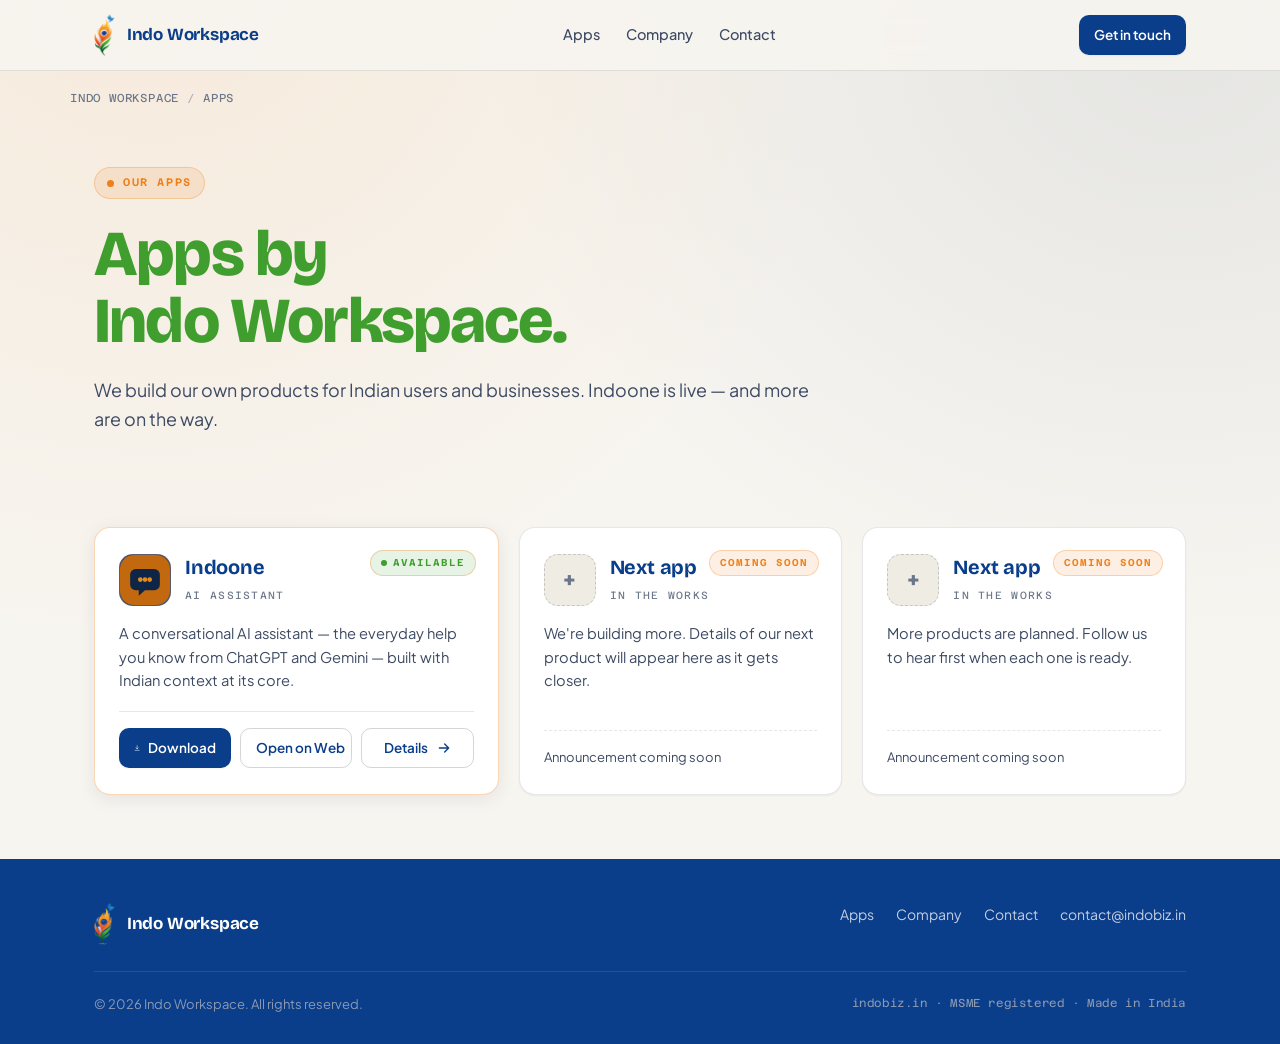
==== apps/index.html @ 53d47454 "Open all links in the same tab (remove target=_blank)" ====
<!DOCTYPE html>
<html lang="en">
<head>
<meta charset="UTF-8">
<meta name="viewport" content="width=device-width, initial-scale=1.0">
<title>Indo Workspace</title>
<link rel="icon" type="image/png" href="../assets/img/favicon.png">
<meta name="description" content="Apps by Indo Workspace: Indoone, our AI assistant, and more on the way.">
<link rel="preconnect" href="https://fonts.googleapis.com">
<link rel="preconnect" href="https://fonts.gstatic.com" crossorigin>
<link href="https://fonts.googleapis.com/css2?family=Bricolage+Grotesque:opsz,wght@12..96,500;12..96,600;12..96,700;12..96,800&family=Plus+Jakarta+Sans:wght@400;500;600;700&family=Azeret+Mono:wght@400;500;600&display=swap" rel="stylesheet">
<link rel="stylesheet" href="../assets/css/style.css">
</head>
<body>

<header class="nav">
  <div class="nav__inner">
    <a class="brand" href="../" style="text-decoration:none">
      <img class="brand__mark" src="../assets/img/emblem.png" alt="Indo Workspace">
      <span class="brand__text"><span class="brand__name">Indo Workspace</span></span>
    </a>
    <nav class="nav__links">
      <a href="./">Apps</a>
      <a href="../#company">Company</a>
      <a href="../contact/">Contact</a>
    </nav>
    <a class="btn btn--primary btn--sm" href="../contact/">Get in touch</a>
  </div>
</header>

<div class="wrap crumbs"><a href="../">Indo Workspace</a><span>/</span>Apps</div>

<section class="hero">
  <div class="wrap">
    <span class="eyebrow">Our apps</span>
    <h1>Apps by<br>Indo Workspace.</h1>
    <p class="hero__lead">We build our own products for Indian users and businesses. Indoone is live &mdash; and more are on the way.</p>
  </div>
</section>

<section class="sec" style="padding-top:8px">
  <div class="wrap">
    <div class="apps-grid">
      <div class="appcard appcard--live">
        <span class="badge badge--live">Available</span>
        <div class="appcard__head">
          <span class="appcard__icon"><img src="indoone/assets/logo.svg" alt="Indoone logo"></span>
          <span><span class="appcard__name">Indoone</span><br><span class="appcard__cat">AI Assistant</span></span>
        </div>
        <p class="appcard__desc">A conversational AI assistant &mdash; the everyday help you know from ChatGPT and Gemini &mdash; built with Indian context at its core.</p>
        <div class="appcard__foot">
          <a class="btn btn--primary btn--sm" href="#"><svg viewBox="0 0 24 24"><path d="M12 3v12m0 0l-4-4m4 4l4-4M4 21h16"/></svg>Download</a>
          <a class="btn btn--ghost btn--sm" href="#"><svg viewBox="0 0 24 24"><circle cx="12" cy="12" r="9"/><path d="M3 12h18M12 3c2.5 2.5 2.5 15 0 18M12 3c-2.5 2.5-2.5 15 0 18"/></svg>Open on Web</a>
          <a class="btn btn--ghost btn--sm" href="indoone/">Details<svg viewBox="0 0 24 24"><path d="M5 12h14M13 6l6 6-6 6"/></svg></a>
        </div>
      </div>

      <div class="appcard appcard--soon">
        <span class="badge badge--soon">Coming soon</span>
        <div class="appcard__head">
          <span class="appcard__icon">+</span>
          <span><span class="appcard__name">Next app</span><br><span class="appcard__cat">In the works</span></span>
        </div>
        <p class="appcard__desc">We're building more. Details of our next product will appear here as it gets closer.</p>
        <div class="appcard__foot"><span class="ccard__note" style="font-size:13px">Announcement coming soon</span></div>
      </div>

      <div class="appcard appcard--soon">
        <span class="badge badge--soon">Coming soon</span>
        <div class="appcard__head">
          <span class="appcard__icon">+</span>
          <span><span class="appcard__name">Next app</span><br><span class="appcard__cat">In the works</span></span>
        </div>
        <p class="appcard__desc">More products are planned. Follow us to hear first when each one is ready.</p>
        <div class="appcard__foot"><span class="ccard__note" style="font-size:13px">Announcement coming soon</span></div>
      </div>
    </div>
  </div>
</section>

<footer>
  <div class="wrap">
    <div class="foot__top">
      <div class="foot__brand">
        <img class="brand__mark" src="../assets/img/emblem.png" alt="Indo Workspace">
        <span class="brand__text"><span class="brand__name">Indo Workspace</span></span>
      </div>
      <div class="foot__links">
        <a href="./">Apps</a>
        <a href="../#company">Company</a>
        <a href="../contact/">Contact</a>
        <a href="mailto:contact@indobiz.in">contact@indobiz.in</a>
      </div>
    </div>
    <div class="foot__bottom">
      <span>&copy; 2026 Indo Workspace. All rights reserved.</span>
      <span class="mono">indobiz.in &middot; MSME registered &middot; Made in India</span>
    </div>
  </div>
</footer>

</body>
</html>
---- assets/css/style.css ----
/* ============================================================
   Indo Workspace — shared stylesheet
   Palette: blue (navy) + kesari (saffron). Two colours only.
   Used by every page. Change a value here -> changes everywhere.
   ============================================================ */

:root{
  --font-display:'Bricolage Grotesque','Plus Jakarta Sans',system-ui,sans-serif;
  --font-body:'Plus Jakarta Sans',system-ui,sans-serif;
  --font-mono:'Azeret Mono','SF Mono',Consolas,monospace;

  --bg:#f7f5f0;
  --bg-alt:#efece4;
  --surface:#ffffff;
  --surface-2:#fbfaf7;
  --border:rgba(16,24,40,0.10);
  --border-strong:rgba(16,24,40,0.18);
  --text:#121b2e;
  --text-2:#3d4a63;
  --text-dim:#6b7689;

  --navy:#0a3d8a;
  --navy-2:#0f4fa0;
  --kesari:#ef7f18;
  --kesari-2:#f79433;
  --gold:#ef7f18;
  --gold-2:#f79433;
  --gold-dim:rgba(239,127,24,0.12);
  --green:#3f9e2e;
  --green-dim:rgba(63,158,46,0.12);
  --brand-name:#0a3d8a;

  --radius:14px;
  --shadow-sm:0 1px 2px rgba(16,24,40,0.05);
  --shadow-md:0 4px 18px rgba(16,24,40,0.08);
  --shadow-lg:0 18px 48px rgba(15,37,69,0.14);
  --maxw:1140px;
}

*{box-sizing:border-box}
html{scroll-behavior:smooth}
body{
  margin:0;font-family:var(--font-body);color:var(--text);background-color:var(--bg);
  background-image:
    radial-gradient(ellipse at 12% -5%, rgba(239,127,24,0.10) 0%, transparent 45%),
    radial-gradient(ellipse at 92% 4%, rgba(15,37,69,0.08) 0%, transparent 42%);
  background-repeat:no-repeat;line-height:1.6;overflow-wrap:break-word;-webkit-font-smoothing:antialiased;
}
img{max-width:100%;display:block}
a{color:var(--gold);text-decoration:none}
a:hover{text-decoration:underline}
.wrap{max-width:var(--maxw);margin:0 auto;padding:0 24px}

/* ---------- NAV ---------- */
.nav{position:sticky;top:0;z-index:50;background:rgba(247,245,240,0.86);backdrop-filter:blur(12px);-webkit-backdrop-filter:blur(12px);border-bottom:1px solid var(--border)}
.nav__inner{max-width:var(--maxw);margin:0 auto;padding:14px 24px;display:flex;align-items:center;gap:20px;justify-content:space-between}
.brand{display:flex;align-items:center;gap:12px;min-width:0}
.brand__mark{height:42px;width:auto;flex-shrink:0;display:block;object-fit:contain}
.brand__text{display:flex;flex-direction:column;line-height:1.15;min-width:0}
.brand__name{font-family:var(--font-display);font-weight:700;font-size:17px;letter-spacing:-0.2px;color:var(--brand-name)}
.brand__sub{font-family:var(--font-mono);font-size:10px;letter-spacing:1.4px;text-transform:uppercase;color:var(--text-dim)}
.nav__links{display:flex;align-items:center;gap:26px}
.nav__links a{color:var(--text-2);font-size:14.5px;font-weight:500}
.nav__links a:hover{color:var(--navy);text-decoration:none}

/* ---------- BUTTONS ---------- */
.btn{display:inline-flex;align-items:center;gap:8px;font-family:var(--font-body);font-weight:600;font-size:14.5px;padding:10px 18px;border-radius:10px;border:1px solid transparent;cursor:pointer;transition:transform .18s ease,box-shadow .18s ease,background .18s ease;white-space:nowrap}
.btn--primary{background:var(--navy);color:#fff;box-shadow:var(--shadow-sm)}
.btn--primary:hover{background:var(--navy-2);transform:translateY(-1px);box-shadow:var(--shadow-md);text-decoration:none}
.btn--gold{background:#ef7f18;color:#fff;box-shadow:var(--shadow-sm)}
.btn--gold:hover{background:#f79433;transform:translateY(-1px);box-shadow:var(--shadow-md);text-decoration:none}
.btn--ghost{background:transparent;color:var(--navy);border-color:var(--border-strong)}
.btn--ghost:hover{background:var(--surface);transform:translateY(-1px);text-decoration:none}
.btn--sm{padding:8px 14px;font-size:13.5px}
.btn svg{width:16px;height:16px;stroke:currentColor;fill:none;stroke-width:2;stroke-linecap:round;stroke-linejoin:round}
.btn--onnavy{background:#ef7f18;color:#fff}
.btn--onnavy:hover{background:#f79433}
.btn--outline-light{background:transparent;color:#fff;border-color:rgba(255,255,255,0.35)}
.btn--outline-light:hover{background:rgba(255,255,255,0.08)}

/* ---------- HERO ---------- */
.hero{position:relative;padding:60px 0 56px;overflow:hidden}
.hero__inner{display:grid;grid-template-columns:1.12fr 0.88fr;gap:52px;align-items:center}
.eyebrow{display:inline-flex;align-items:center;gap:9px;font-family:var(--font-mono);font-size:11px;font-weight:600;text-transform:uppercase;letter-spacing:1.6px;color:var(--gold);background:var(--gold-dim);border:1px solid rgba(239,127,24,0.28);padding:6px 12px;border-radius:100px;margin-bottom:22px}
.eyebrow::before{content:'';width:7px;height:7px;border-radius:50%;background:currentColor}
.hero h1{font-family:var(--font-display);font-weight:800;font-size:clamp(38px,5.4vw,64px);line-height:1.04;letter-spacing:-1.8px;margin:0 0 22px;color:var(--green)}
.hero h1 em{font-style:normal;color:var(--gold)}
.hero__lead{font-size:clamp(17px,1.4vw,19.5px);color:var(--text-2);max-width:56ch;margin:0 0 30px}
.hero__cta{display:flex;gap:12px;margin-bottom:26px}
.hero__cta .btn{flex:1 1 0;justify-content:center;min-width:0}
.hero__meta{display:flex;flex-wrap:wrap;gap:10px}
.pill{display:inline-flex;align-items:center;gap:7px;font-family:var(--font-mono);font-size:11px;font-weight:500;letter-spacing:0.4px;color:var(--text-2);background:var(--surface);border:1px solid var(--border);padding:6px 12px;border-radius:8px;box-shadow:var(--shadow-sm)}
.pill svg{width:14px;height:14px;stroke:var(--green);fill:none;stroke-width:2.4;stroke-linecap:round;stroke-linejoin:round}

/* company snapshot card (home) */
.snap{background:linear-gradient(155deg,var(--navy),var(--navy-2));color:#dfe6f1;border-radius:18px;padding:30px 30px 26px;box-shadow:var(--shadow-lg);border:1px solid rgba(239,127,24,0.22);animation:fadeUp .5s ease-out both}
.snap__top{display:flex;align-items:center;gap:14px;padding-bottom:20px;border-bottom:1px solid rgba(255,255,255,0.12);margin-bottom:20px}
.snap__mark{height:54px;width:auto;flex-shrink:0;display:block;object-fit:contain}
.snap__name{font-family:var(--font-display);font-weight:700;font-size:20px;color:#fff;line-height:1.15}
.snap__tag{font-family:var(--font-mono);font-size:10.5px;letter-spacing:1.3px;text-transform:uppercase;color:#93a3bd}
.snap__rows{display:flex;flex-direction:column;gap:0}
.snap__row{display:flex;align-items:center;justify-content:space-between;gap:16px;padding:12px 0;border-bottom:1px solid rgba(255,255,255,0.08);font-size:14px}
.snap__row:last-child{border-bottom:none}
.snap__row .k{color:#93a3bd;font-family:var(--font-mono);font-size:10.5px;letter-spacing:1.2px;text-transform:uppercase}
.snap__row .v{color:#fff;font-weight:600;text-align:right}
.snap__row .v.gold{color:var(--gold-2)}

/* chat preview card (Indoone page) */
.chatcard{background:var(--surface);border:1px solid var(--border);border-radius:18px;box-shadow:var(--shadow-lg);overflow:hidden;animation:fadeUp .5s ease-out both}
.chatcard__bar{display:flex;align-items:center;gap:9px;padding:13px 16px;border-bottom:1px solid var(--border);background:var(--surface-2)}
.chatcard__bar .dot{width:9px;height:9px;border-radius:50%;background:var(--gold-2);opacity:.85}
.chatcard__bar .title{font-family:var(--font-mono);font-size:11px;letter-spacing:1px;text-transform:uppercase;color:var(--text-dim);margin-left:4px}
.chatcard__body{padding:20px 18px;display:flex;flex-direction:column;gap:14px}
.msg{max-width:88%;font-size:14px;line-height:1.5;padding:11px 14px;border-radius:12px}
.msg--user{align-self:flex-end;background:var(--navy);color:#eef2f8;border-bottom-right-radius:4px}
.msg--ai{align-self:flex-start;background:var(--bg-alt);color:var(--text);border-bottom-left-radius:4px;border:1px solid var(--border)}
.msg__tag{display:block;font-family:var(--font-mono);font-size:9.5px;letter-spacing:1.2px;text-transform:uppercase;opacity:.65;margin-bottom:4px}
.typing{display:inline-flex;gap:4px;align-items:center;padding:2px 0}
.typing i{width:6px;height:6px;border-radius:50%;background:var(--gold);display:inline-block;animation:blink 1.2s infinite ease-in-out}
.typing i:nth-child(2){animation-delay:.2s}
.typing i:nth-child(3){animation-delay:.4s}
@keyframes blink{0%,80%,100%{opacity:.25}40%{opacity:1}}

/* ---------- SECTIONS ---------- */
section{position:relative}
.sec{padding:64px 0}
.sec--tight{padding:48px 0}
.sec-head{max-width:720px;margin-bottom:38px}
.sec-head--center{margin-left:auto;margin-right:auto;text-align:center}
.kicker{font-family:var(--font-mono);font-size:11px;font-weight:600;text-transform:uppercase;letter-spacing:1.8px;color:var(--gold);display:flex;align-items:center;gap:9px;margin-bottom:14px}
.sec-head--center .kicker{justify-content:center}
.kicker::before{content:'';width:22px;height:2px;background:var(--gold);border-radius:2px}
h2{font-family:var(--font-display);font-weight:700;font-size:clamp(27px,3.4vw,38px);line-height:1.12;letter-spacing:-0.9px;color:var(--green);margin:0 0 14px}
.sec-head p{font-size:17px;color:var(--text-2);margin:0}

/* breadcrumbs */
.crumbs{padding:18px 0 0;font-family:var(--font-mono);font-size:11.5px;letter-spacing:.8px;text-transform:uppercase;color:var(--text-dim)}
.crumbs a{color:var(--text-dim)}
.crumbs a:hover{color:var(--gold);text-decoration:none}
.crumbs span{margin:0 8px;opacity:.5}

/* ---------- TRUST STRIP ---------- */
.trust{background:var(--navy);color:#dbe3ef;padding:0}
.trust__inner{display:flex;flex-wrap:wrap;gap:14px 40px;justify-content:space-between;align-items:center;padding:22px 0}
.trust__item{display:flex;align-items:center;gap:11px;font-size:14.5px}
.trust__item svg{width:18px;height:18px;stroke:var(--gold-2);fill:none;stroke-width:2;stroke-linecap:round;stroke-linejoin:round;flex-shrink:0}
.trust__item b{color:#fff;font-weight:600}

/* ---------- APP CARDS ---------- */
.apps-grid{display:grid;grid-template-columns:1.25fr 1fr 1fr;gap:20px;align-items:stretch}
.apps-grid>*{min-width:0}
.apps-grid--3{grid-template-columns:repeat(3,1fr)}
.appcard{background:var(--surface);border:1px solid var(--border);border-radius:16px;padding:26px 24px;box-shadow:var(--shadow-sm);display:flex;flex-direction:column;transition:transform .2s ease,box-shadow .2s ease,border-color .2s ease;position:relative}
.appcard:hover{transform:translateY(-3px);box-shadow:var(--shadow-md);border-color:var(--border-strong)}
.appcard--live{border-color:rgba(239,127,24,0.32);box-shadow:var(--shadow-md)}
.appcard__head{display:flex;align-items:center;gap:14px;margin-bottom:16px}
.appcard__icon{width:52px;height:52px;border-radius:14px;flex-shrink:0;background:linear-gradient(140deg,var(--navy),var(--navy-2));color:var(--gold-2);display:flex;align-items:center;justify-content:center;font-family:var(--font-display);font-weight:800;font-size:20px;border:1px solid rgba(239,127,24,0.35)}
.appcard--soon .appcard__icon{background:var(--bg-alt);color:var(--text-dim);border:1px dashed var(--border-strong);font-size:24px}
.appcard__name{font-family:var(--font-display);font-weight:700;font-size:20px;color:var(--navy);line-height:1.15;letter-spacing:-0.2px}
.appcard__cat{font-family:var(--font-mono);font-size:10.5px;letter-spacing:1.3px;text-transform:uppercase;color:var(--text-dim)}
.appcard__desc{font-size:14.7px;color:var(--text-2);margin:0 0 18px;flex-grow:1}
.appcard__foot{display:flex;gap:9px;align-items:center;padding-top:16px;border-top:1px solid var(--border)}
.appcard__foot .btn{flex:1 1 0;justify-content:center;min-width:0}
.appcard--soon .appcard__foot{border-top:1px dashed var(--border)}
.badge{display:inline-flex;align-items:center;gap:6px;font-family:var(--font-mono);font-size:10px;font-weight:600;letter-spacing:1px;text-transform:uppercase;padding:4px 10px;border-radius:100px;position:absolute;top:22px;right:22px}
.badge--live{color:var(--green);background:var(--green-dim);border:1px solid rgba(239,127,24,0.30)}
.badge--live::before{content:'';width:6px;height:6px;border-radius:50%;background:currentColor}
.badge--soon{color:var(--gold);background:var(--gold-dim);border:1px solid rgba(239,127,24,0.28)}

/* ---------- FEATURE GRID / CARDS ---------- */
.grid{display:grid;gap:20px}
.grid--2{grid-template-columns:repeat(2,1fr)}
.grid--4{grid-template-columns:repeat(4,1fr)}
.grid>*{min-width:0}
.card{background:var(--surface);border:1px solid var(--border);border-radius:var(--radius);padding:26px 24px;box-shadow:var(--shadow-sm);transition:transform .2s ease,box-shadow .2s ease,border-color .2s ease}
.card:hover{transform:translateY(-3px);box-shadow:var(--shadow-md);border-color:var(--border-strong)}
.card__icon{width:42px;height:42px;border-radius:11px;display:flex;align-items:center;justify-content:center;background:var(--gold-dim);border:1px solid rgba(239,127,24,0.22);margin-bottom:16px}
.card__icon svg{width:21px;height:21px;stroke:var(--gold);fill:none;stroke-width:1.9;stroke-linecap:round;stroke-linejoin:round}
.card h3{font-family:var(--font-display);font-weight:600;font-size:18.5px;color:var(--navy);margin:0 0 8px;letter-spacing:-0.2px}
.card p{margin:0;font-size:14.7px;color:var(--text-2)}

/* ---------- GET-APP BAND (Indoone page) ---------- */
.getapp{background:linear-gradient(155deg,var(--navy),var(--navy-2));color:#dfe6f1;border-radius:20px;padding:44px 40px;box-shadow:var(--shadow-lg);border:1px solid rgba(239,127,24,0.22);display:flex;flex-direction:column;gap:28px;align-items:stretch}
.getapp>*{min-width:0}
.getapp h2{color:#fff;margin-bottom:10px}
.getapp p{color:#c3cee0;font-size:15.5px;margin:0}
.getapp__cta{display:flex;gap:12px}
.getapp__cta .btn{flex:1 1 0;justify-content:center;min-width:0}

/* specs */
.specs{display:grid;grid-template-columns:repeat(4,1fr);gap:18px;margin-top:8px}
.spec{background:var(--surface);border:1px solid var(--border);border-radius:12px;padding:20px;box-shadow:var(--shadow-sm)}
.spec .k{font-family:var(--font-mono);font-size:10.5px;letter-spacing:1.3px;text-transform:uppercase;color:var(--text-dim);display:block;margin-bottom:6px}
.spec .v{font-family:var(--font-display);font-weight:600;font-size:17px;color:var(--navy)}
.spec .v.gold{color:var(--gold)}

/* ---------- CONTACT ---------- */
.contact{background:var(--bg-alt);border-top:1px solid var(--border);border-bottom:1px solid var(--border)}
.contact__grid{display:grid;grid-template-columns:repeat(3,1fr);gap:20px}
.contact__grid>*{min-width:0}
.contact__grid--2{grid-template-columns:repeat(2,1fr)}
.ccard{background:var(--surface);border:1px solid var(--border);border-radius:var(--radius);padding:24px;display:flex;flex-direction:column;gap:6px;box-shadow:var(--shadow-sm);transition:transform .2s ease,box-shadow .2s ease}
.ccard:hover{transform:translateY(-3px);box-shadow:var(--shadow-md)}
.ccard__label{font-family:var(--font-mono);font-size:10.5px;letter-spacing:1.5px;text-transform:uppercase;color:var(--text-dim)}
.ccard__val{font-family:var(--font-display);font-weight:600;font-size:18px;color:var(--navy);word-break:break-word}
.ccard__note{font-size:13.5px;color:var(--text-2)}
.badge-soon{display:inline-block;font-family:var(--font-mono);font-size:10px;letter-spacing:1px;text-transform:uppercase;color:var(--gold);background:var(--gold-dim);border:1px solid rgba(239,127,24,0.25);padding:3px 9px;border-radius:100px;margin-top:6px;align-self:flex-start}

/* ---------- FOOTER ---------- */
footer{background:var(--navy);color:#a9b7cd;padding:44px 0 30px}
.foot__top{display:flex;flex-wrap:wrap;gap:24px;justify-content:space-between;align-items:flex-start;padding-bottom:26px;border-bottom:1px solid rgba(255,255,255,0.1)}
.foot__brand{display:flex;align-items:center;gap:12px}
.foot__brand .brand__name{color:#fff}
.foot__brand .brand__sub{color:#8b9ab3}
.foot__links{display:flex;flex-wrap:wrap;gap:22px}
.foot__links a{color:#c3cee0;font-size:14px}
.foot__links a:hover{color:#fff}
.foot__bottom{padding-top:22px;display:flex;flex-wrap:wrap;gap:10px;justify-content:space-between;font-size:13px;color:#8b9ab3}
.foot__bottom .mono{font-family:var(--font-mono);font-size:11.5px;letter-spacing:.6px}

/* ---------- MOTION ---------- */
@keyframes fadeUp{from{opacity:0;transform:translateY(16px)}to{opacity:1;transform:translateY(0)}}
.reveal{animation:fadeUp .55s ease-out both;animation-delay:calc(var(--i,0)*0.07s)}

/* ---------- DARK MODE ---------- */
@media (prefers-color-scheme:dark){
  :root{--bg:#0b1220;--bg-alt:#0e1728;--surface:#121c2e;--surface-2:#0f1826;--border:rgba(255,255,255,0.09);--border-strong:rgba(255,255,255,0.16);--text:#e8edf5;--text-2:#b7c2d4;--text-dim:#8593a8;--navy:#0a2456;--navy-2:#0e3a7a;--kesari:#ef7f18;--kesari-2:#f79433;--gold:#f79433;--gold-2:#f9ab5c;--gold-dim:rgba(247,148,51,0.16);--green:#5bbf47;--green-dim:rgba(91,191,71,0.16);--brand-name:#8fb8ff;--shadow-sm:0 1px 2px rgba(0,0,0,0.4);--shadow-md:0 6px 20px rgba(0,0,0,0.45);--shadow-lg:0 18px 48px rgba(0,0,0,0.55)}
  body{background-image:radial-gradient(ellipse at 12% -5%,rgba(247,148,51,0.10) 0%,transparent 45%),radial-gradient(ellipse at 92% 4%,rgba(247,148,51,0.06) 0%,transparent 42%)}
  .nav{background:rgba(11,18,32,0.85)}
  h2,.hero h1{color:var(--green)}
  .card h3,.appcard__name,.ccard__val,.spec .v{color:#f2f6fc}
  .hero h1 em{color:var(--gold-2)}
  .snap,.aboutcard,.getapp{background:linear-gradient(155deg,#0a1830,#12294a)}
  .getapp p{color:#b7c2d4}
  .msg--user{background:var(--navy-2);color:#eef2f8}
  .msg--ai{background:#16223a;color:var(--text)}
}

/* ---------- RESPONSIVE ---------- */
@media (max-width:940px){
  .hero__inner{grid-template-columns:1fr;gap:40px}
  .apps-grid{grid-template-columns:1fr 1fr}
  .apps-grid--3{grid-template-columns:1fr 1fr}
  .grid--4,.specs{grid-template-columns:repeat(2,1fr)}
  .contact__grid,.contact__grid--2{grid-template-columns:1fr}
  .nav__links{display:none}
}
@media (max-width:620px){
  .apps-grid,.apps-grid--3{grid-template-columns:1fr}
  .grid--2,.grid--4,.specs,.contact__grid,.contact__grid--2{grid-template-columns:1fr}
  .sec{padding:52px 0}
  .hero{padding:52px 0 40px}
  .trust__inner{justify-content:flex-start;gap:14px 26px}
  .nav__inner{padding:12px 18px;flex-direction:column;align-items:stretch;gap:10px}
  .nav__inner .btn{width:100%;justify-content:center}
  .wrap{padding:0 18px}
  .hero__cta{flex-direction:column;align-items:stretch}
  .hero__cta .btn{width:100%}
  .appcard__foot{flex-direction:column;align-items:stretch}
  .appcard__foot .btn{width:100%}
  .getapp__cta{flex-direction:column;align-items:stretch}
  .getapp__cta .btn{width:100%}
}
@media (prefers-reduced-motion:reduce){
  *,*::before,*::after{animation-duration:.01ms!important;transition-duration:.01ms!important}
  html{scroll-behavior:auto}
}

/* ---------- APP LOGOS (each app has its own) ---------- */
.appcard__icon img{width:100%;height:100%;object-fit:contain;border-radius:inherit}
.applogo{width:72px;height:72px;border-radius:18px;display:block;margin-bottom:18px;box-shadow:var(--shadow-md);border:1px solid var(--border)}
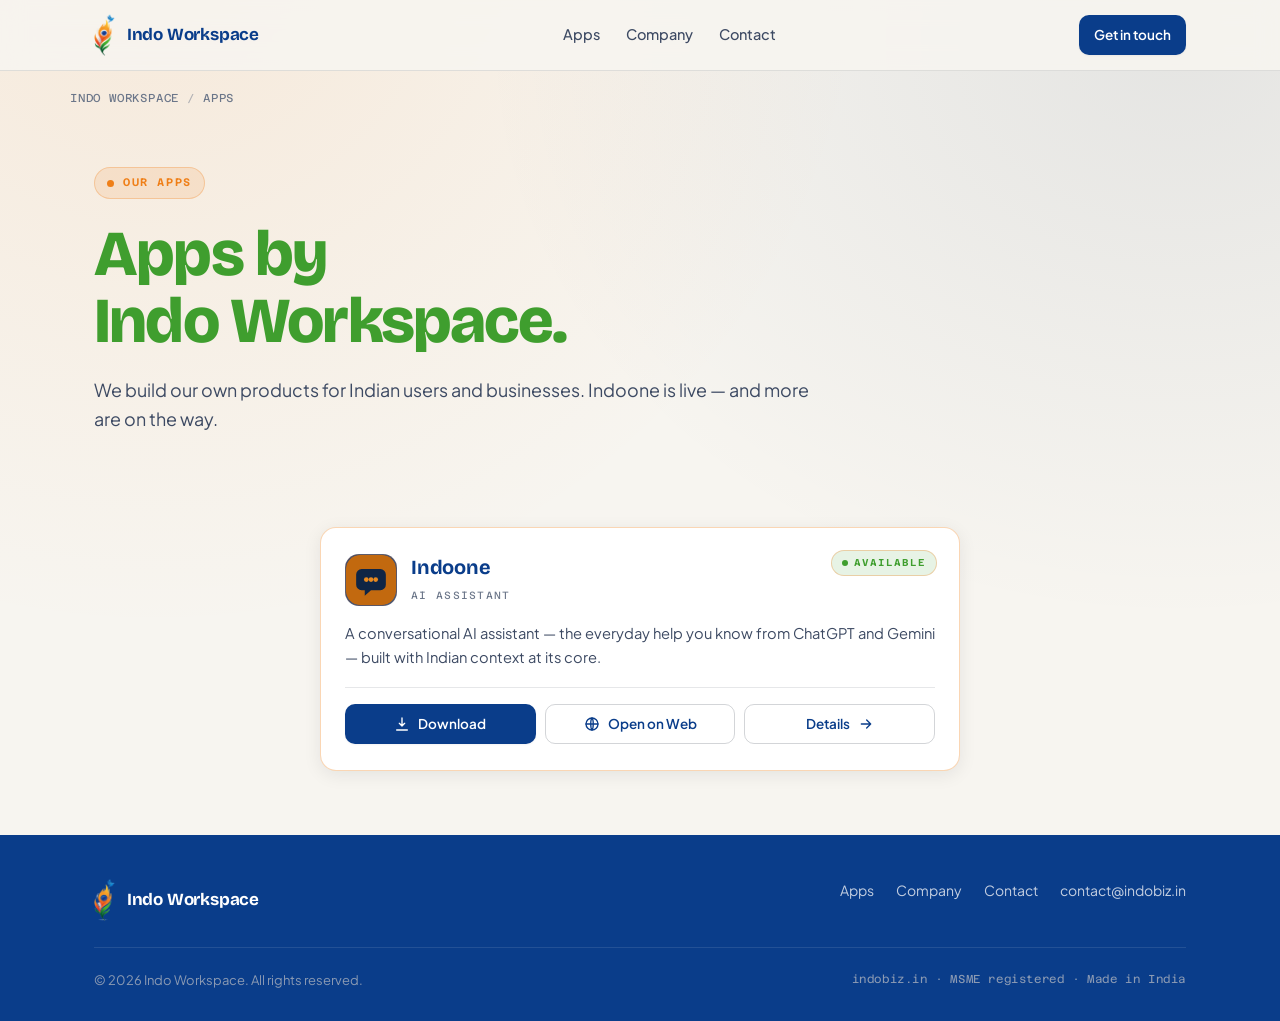
==== commit 44a835ae: "Only one app is available: remove the two coming-soon cards and the "See all apps" button; centre th" ====
--- a/apps/index.html
+++ b/apps/index.html
@@ -40,7 +40,7 @@
 
 <section class="sec" style="padding-top:8px">
   <div class="wrap">
-    <div class="apps-grid">
+    <div class="apps-grid" style="grid-template-columns:minmax(0,1fr);max-width:640px;margin:0 auto">
       <div class="appcard appcard--live">
         <span class="badge badge--live">Available</span>
         <div class="appcard__head">
@@ -50,29 +50,9 @@
         <p class="appcard__desc">A conversational AI assistant &mdash; the everyday help you know from ChatGPT and Gemini &mdash; built with Indian context at its core.</p>
         <div class="appcard__foot">
           <a class="btn btn--primary btn--sm" href="#"><svg viewBox="0 0 24 24"><path d="M12 3v12m0 0l-4-4m4 4l4-4M4 21h16"/></svg>Download</a>
-          <a class="btn btn--ghost btn--sm" href="#"><svg viewBox="0 0 24 24"><circle cx="12" cy="12" r="9"/><path d="M3 12h18M12 3c2.5 2.5 2.5 15 0 18M12 3c-2.5 2.5-2.5 15 0 18"/></svg>Open on Web</a>
+          <a class="btn btn--ghost btn--sm" href="https://indooneteam.github.io/indoone/" target="_blank" rel="noopener"><svg viewBox="0 0 24 24"><circle cx="12" cy="12" r="9"/><path d="M3 12h18M12 3c2.5 2.5 2.5 15 0 18M12 3c-2.5 2.5-2.5 15 0 18"/></svg>Open on Web</a>
           <a class="btn btn--ghost btn--sm" href="indoone/">Details<svg viewBox="0 0 24 24"><path d="M5 12h14M13 6l6 6-6 6"/></svg></a>
         </div>
-      </div>
-
-      <div class="appcard appcard--soon">
-        <span class="badge badge--soon">Coming soon</span>
-        <div class="appcard__head">
-          <span class="appcard__icon">+</span>
-          <span><span class="appcard__name">Next app</span><br><span class="appcard__cat">In the works</span></span>
-        </div>
-        <p class="appcard__desc">We're building more. Details of our next product will appear here as it gets closer.</p>
-        <div class="appcard__foot"><span class="ccard__note" style="font-size:13px">Announcement coming soon</span></div>
-      </div>
-
-      <div class="appcard appcard--soon">
-        <span class="badge badge--soon">Coming soon</span>
-        <div class="appcard__head">
-          <span class="appcard__icon">+</span>
-          <span><span class="appcard__name">Next app</span><br><span class="appcard__cat">In the works</span></span>
-        </div>
-        <p class="appcard__desc">More products are planned. Follow us to hear first when each one is ready.</p>
-        <div class="appcard__foot"><span class="ccard__note" style="font-size:13px">Announcement coming soon</span></div>
       </div>
     </div>
   </div>
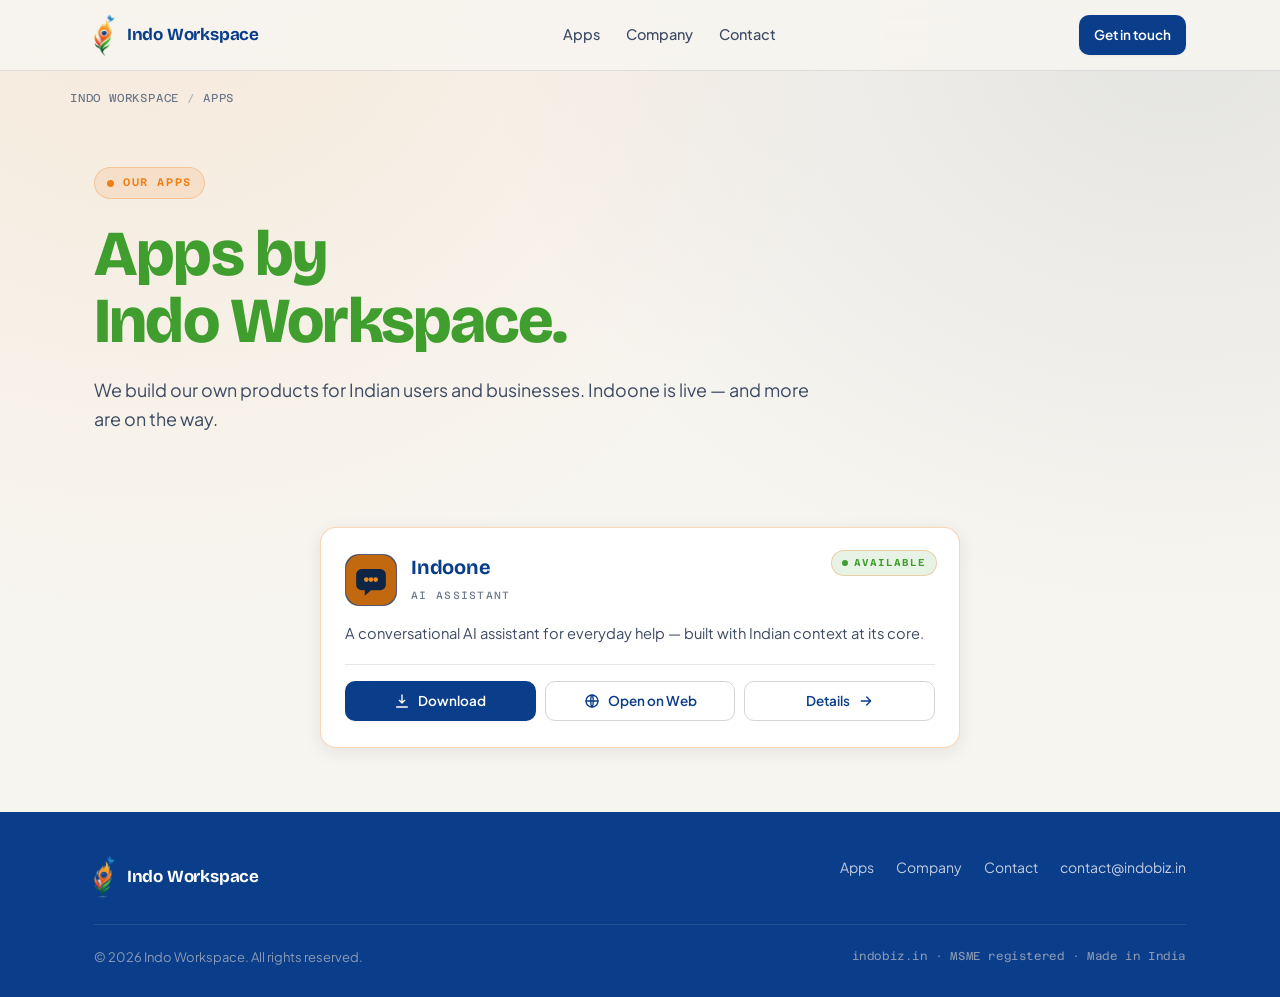
==== commit e62d2b3a: "Reword the Indoone description without naming ChatGPT/Gemini" ====
--- a/apps/index.html
+++ b/apps/index.html
@@ -47,7 +47,7 @@
           <span class="appcard__icon"><img src="indoone/assets/logo.svg" alt="Indoone logo"></span>
           <span><span class="appcard__name">Indoone</span><br><span class="appcard__cat">AI Assistant</span></span>
         </div>
-        <p class="appcard__desc">A conversational AI assistant &mdash; the everyday help you know from ChatGPT and Gemini &mdash; built with Indian context at its core.</p>
+        <p class="appcard__desc">A conversational AI assistant for everyday help &mdash; built with Indian context at its core.</p>
         <div class="appcard__foot">
           <a class="btn btn--primary btn--sm" href="#"><svg viewBox="0 0 24 24"><path d="M12 3v12m0 0l-4-4m4 4l4-4M4 21h16"/></svg>Download</a>
           <a class="btn btn--ghost btn--sm" href="https://indooneteam.github.io/indoone/" target="_blank" rel="noopener"><svg viewBox="0 0 24 24"><circle cx="12" cy="12" r="9"/><path d="M3 12h18M12 3c2.5 2.5 2.5 15 0 18M12 3c-2.5 2.5-2.5 15 0 18"/></svg>Open on Web</a>
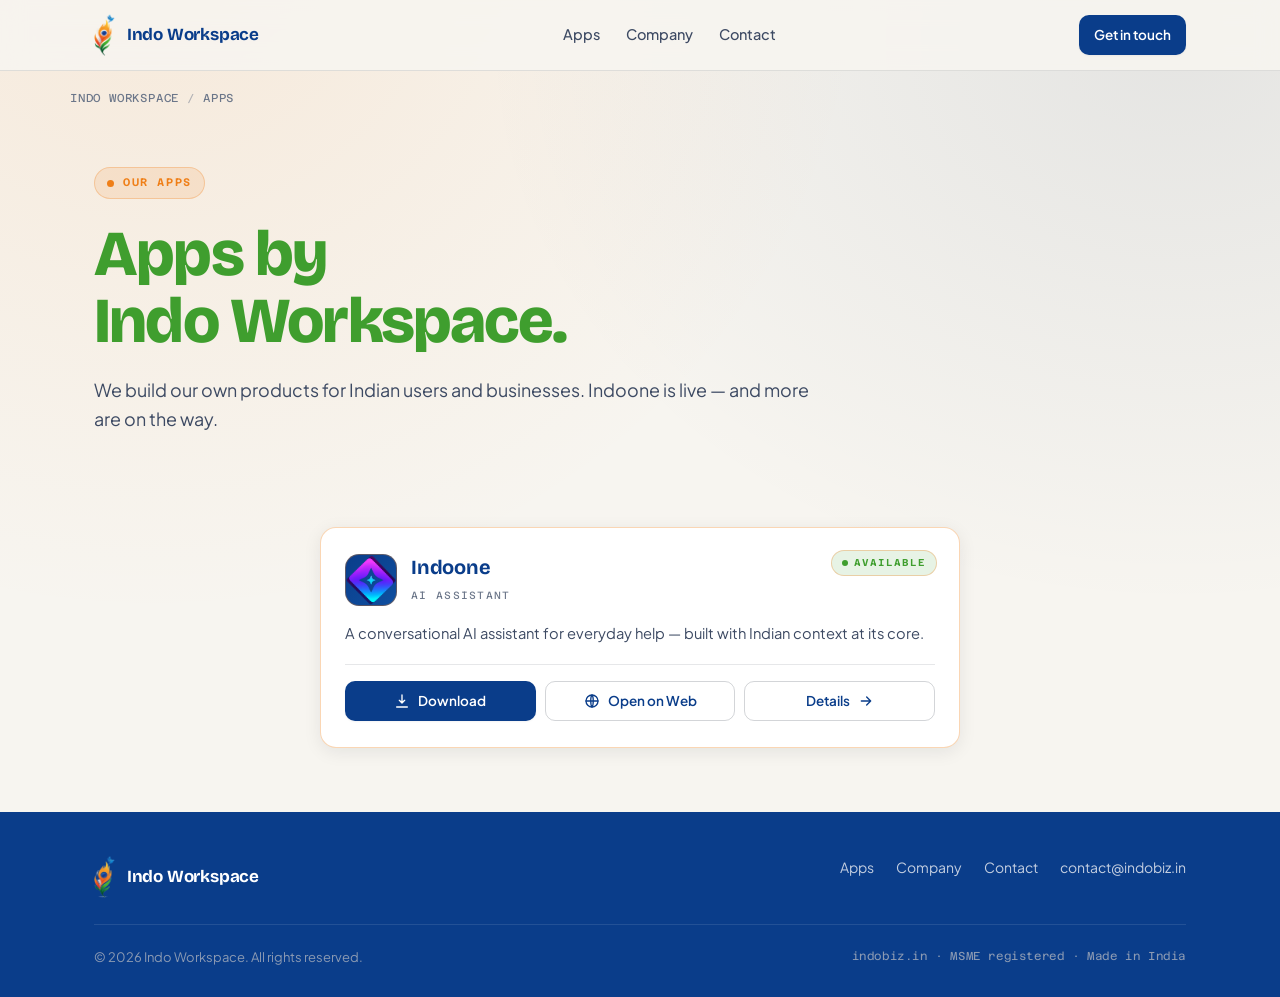
==== commit 5b548041: "Use the real Indoone logo (transparent background) and its own favicon; remove the placeholder logo" ====
--- a/apps/index.html
+++ b/apps/index.html
@@ -44,7 +44,7 @@
       <div class="appcard appcard--live">
         <span class="badge badge--live">Available</span>
         <div class="appcard__head">
-          <span class="appcard__icon"><img src="indoone/assets/logo.svg" alt="Indoone logo"></span>
+          <span class="appcard__icon"><img src="indoone/assets/logo.png" alt="Indoone logo"></span>
           <span><span class="appcard__name">Indoone</span><br><span class="appcard__cat">AI Assistant</span></span>
         </div>
         <p class="appcard__desc">A conversational AI assistant for everyday help &mdash; built with Indian context at its core.</p>
--- a/assets/css/style.css
+++ b/assets/css/style.css
@@ -268,4 +268,4 @@
 
 /* ---------- APP LOGOS (each app has its own) ---------- */
 .appcard__icon img{width:100%;height:100%;object-fit:contain;border-radius:inherit}
-.applogo{width:72px;height:72px;border-radius:18px;display:block;margin-bottom:18px;box-shadow:var(--shadow-md);border:1px solid var(--border)}
+.applogo{width:84px;height:84px;display:block;margin-bottom:18px}
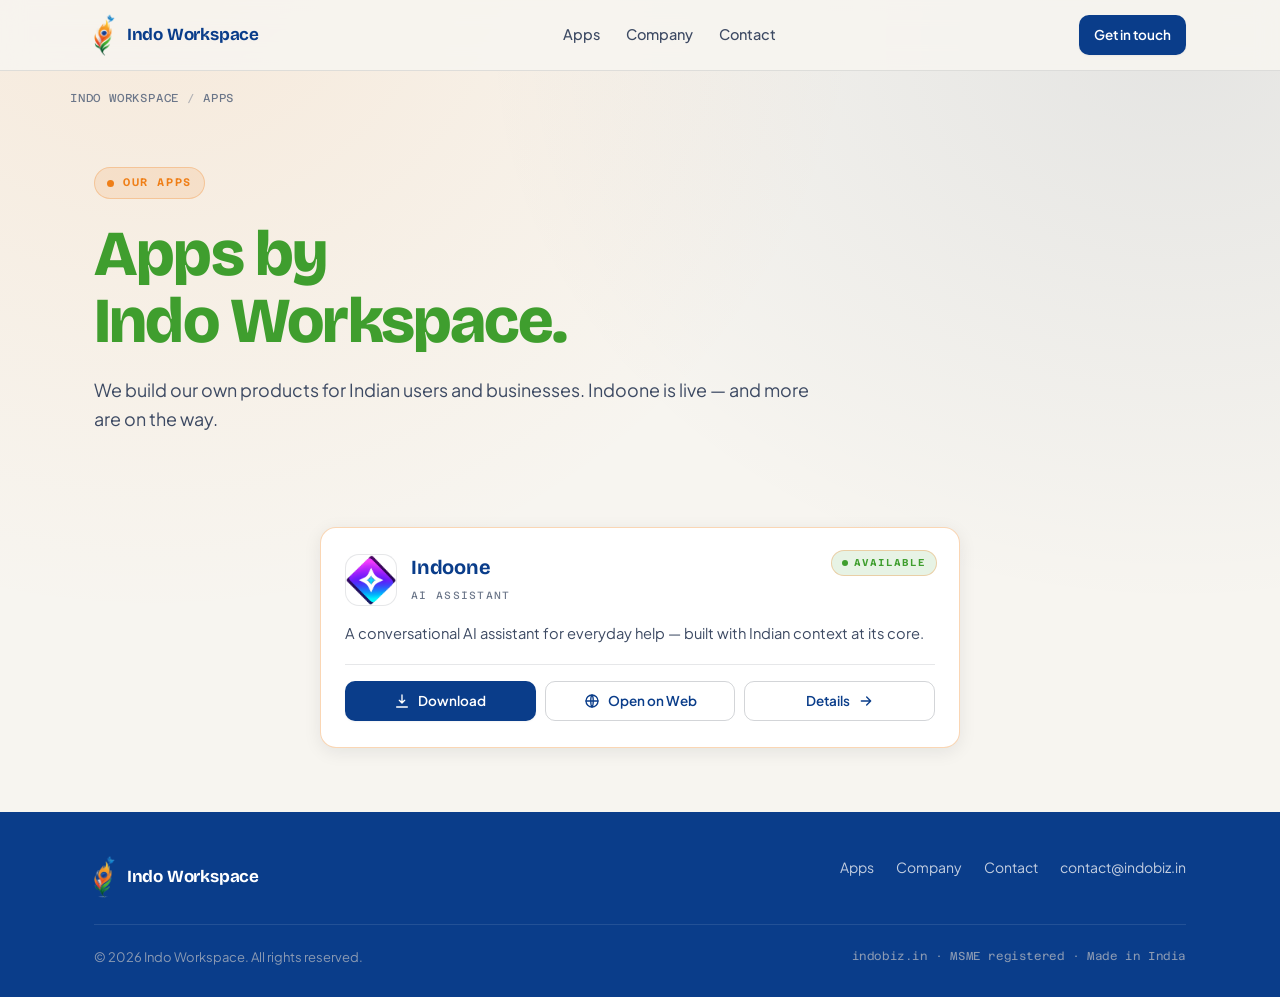
==== commit 47720cfc: "Indoone card icon on a white background so the logo shows correctly" ====
--- a/apps/index.html
+++ b/apps/index.html
@@ -44,7 +44,7 @@
       <div class="appcard appcard--live">
         <span class="badge badge--live">Available</span>
         <div class="appcard__head">
-          <span class="appcard__icon"><img src="indoone/assets/logo.png" alt="Indoone logo"></span>
+          <span class="appcard__icon appcard__icon--img"><img src="indoone/assets/logo.png" alt="Indoone logo"></span>
           <span><span class="appcard__name">Indoone</span><br><span class="appcard__cat">AI Assistant</span></span>
         </div>
         <p class="appcard__desc">A conversational AI assistant for everyday help &mdash; built with Indian context at its core.</p>
--- a/assets/css/style.css
+++ b/assets/css/style.css
@@ -268,4 +268,5 @@
 
 /* ---------- APP LOGOS (each app has its own) ---------- */
 .appcard__icon img{width:100%;height:100%;object-fit:contain;border-radius:inherit}
+.appcard__icon--img{background:var(--surface);border:1px solid var(--border)}
 .applogo{width:84px;height:84px;display:block;margin-bottom:18px}
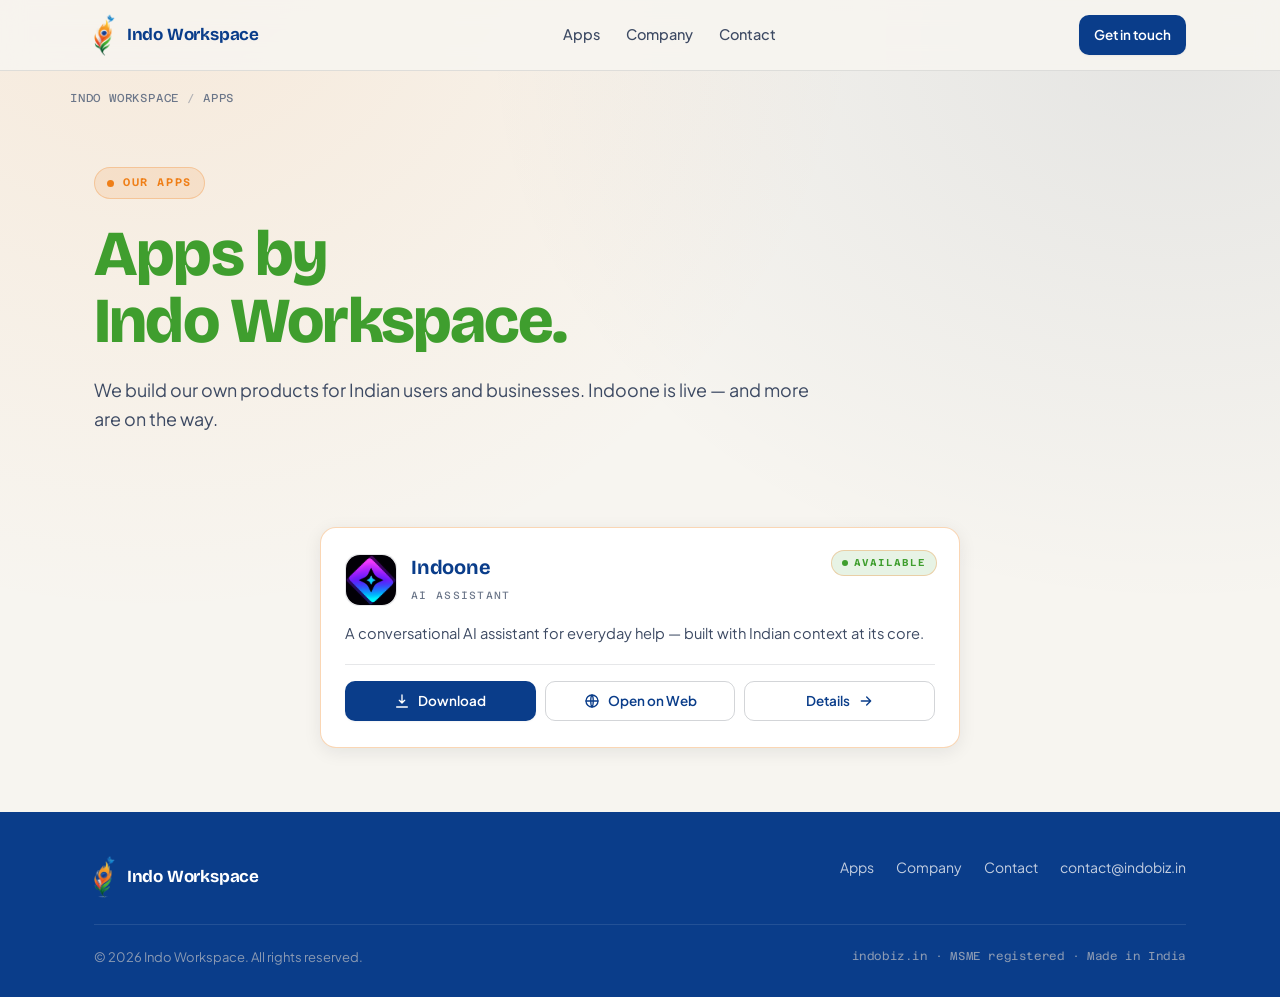
==== commit 3ac8b409: "SEO update: richer Organization/WebSite schema, SoftwareApplication + CollectionPage + ContactPage, " ====
--- a/apps/index.html
+++ b/apps/index.html
@@ -6,6 +6,33 @@
 <title>Indo Workspace</title>
 <link rel="icon" type="image/png" href="../assets/img/favicon.png">
 <meta name="description" content="Apps by Indo Workspace: Indoone, our AI assistant, and more on the way.">
+<link rel="canonical" href="https://indobiz.in/apps/">
+<meta property="og:type" content="website">
+<meta property="og:site_name" content="Indo Workspace">
+<meta property="og:title" content="Apps by Indo Workspace">
+<meta property="og:description" content="Apps built by Indo Workspace &mdash; our own products for Indian users and businesses.">
+<meta property="og:url" content="https://indobiz.in/apps/">
+<meta property="og:image" content="https://indobiz.in/assets/img/og-image.png">
+<meta property="og:image:width" content="1200">
+<meta property="og:image:height" content="630">
+<meta name="twitter:card" content="summary_large_image">
+<meta name="twitter:title" content="Apps by Indo Workspace">
+<meta name="twitter:description" content="Apps built by Indo Workspace &mdash; our own products for Indian users and businesses.">
+<meta name="twitter:image" content="https://indobiz.in/assets/img/og-image.png">
+<script type="application/ld+json">
+{
+  "@context": "https://schema.org",
+  "@type": "CollectionPage",
+  "name": "Apps by Indo Workspace",
+  "url": "https://indobiz.in/apps/",
+  "isPartOf": {
+    "@type": "WebSite",
+    "name": "Indo Workspace",
+    "url": "https://indobiz.in/"
+  }
+}
+</script>
+
 <link rel="preconnect" href="https://fonts.googleapis.com">
 <link rel="preconnect" href="https://fonts.gstatic.com" crossorigin>
 <link href="https://fonts.googleapis.com/css2?family=Bricolage+Grotesque:opsz,wght@12..96,500;12..96,600;12..96,700;12..96,800&family=Plus+Jakarta+Sans:wght@400;500;600;700&family=Azeret+Mono:wght@400;500;600&display=swap" rel="stylesheet">
